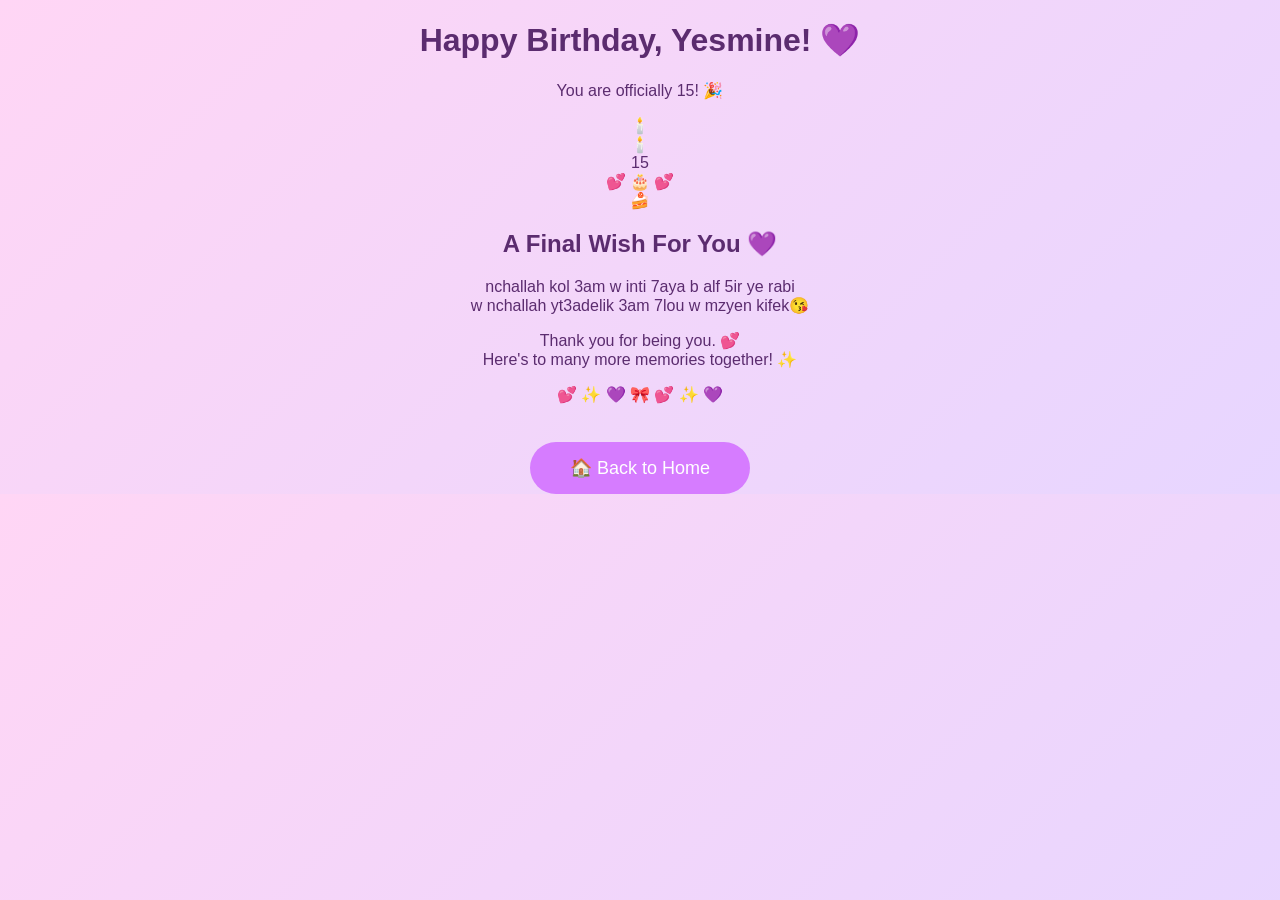
==== finally.html @ 2ba79b5e "Create finally.html for birthday celebration" ====
<!DOCTYPE html>
<html lang="en">

<head>

    <meta charset="UTF-8">

    <meta name="viewport"
          content="width=device-width, initial-scale=1.0">

    <title>Finally... 🎂</title>

    <link rel="stylesheet" href="style.css">

</head>


<body class="final-page">

    <div class="final-container">

        <h1 class="birthday-title">
            Happy Birthday, Yesmine! 💜
        </h1>


        <p class="subtitle">
            You are officially 15! 🎉
        </p>


        <!-- 🎂 BIRTHDAY CAKE -->

        <div class="cake">

            <div class="candle candle1">
                🕯️
            </div>

            <div class="candle candle2">
                🕯️
            </div>

            <div class="number">
                15
            </div>

            <div class="cake-top">
                💕 🎂 💕
            </div>

            <div class="cake-body">
                🍰
            </div>

        </div>


        <!-- 💌 FINAL WISH -->

        <div class="wish-card">

            <h2>
                A Final Wish For You 💜
            </h2>

            <p>
                nchallah kol 3am w inti 7aya b alf 5ir ye rabi
                <br>
                w nchallah yt3adelik 3am 7lou w mzyen kifek😘
            </p>

        </div>


        <p class="ending">
            Thank you for being you. 💕
            <br>
            Here's to many more memories together! ✨
        </p>


        <div class="hearts">
            💕 ✨ 💜 🎀 💕 ✨ 💜
        </div>


        <br>


        <a href="index.html">

            <button>
                🏠 Back to Home
            </button>

        </a>

    </div>


</body>

</html>
---- style.css ----
body{
    margin:0;
    padding:0;
    font-family:Arial, sans-serif;
    background:linear-gradient(135deg,#ffd6f5,#e7d6ff);
    text-align:center;
    color:#5b2c6f;
}

#lockScreen{
    display:flex;
    flex-direction:column;
    justify-content:center;
    align-items:center;
    height:100vh;
}

#lockScreen h1{
    font-size:42px;
}

input{
    width:250px;
    padding:15px;
    border:none;
    border-radius:30px;
    margin-top:20px;
    font-size:18px;
    text-align:center;
}

button{
    margin-top:20px;
    padding:15px 40px;
    border:none;
    border-radius:30px;
    background:#d67cff;
    color:white;
    font-size:18px;
    cursor:pointer;
}

button:hover{
    background:#be5eff;
}

.hint{
    margin-top:20px;
    opacity:0.7;
}

#website{
    display:none;
    padding:30px;
}

.intro{
    font-size:22px;
    max-width:700px;
    margin:auto;
    line-height:1.8;
}

.gallery{
    display:flex;
    justify-content:center;
    flex-wrap:wrap;
    gap:20px;
    margin-top:30px;
}

.gallery img{
    width:220px;
    height:220px;
    object-fit:cover;
    border-radius:20px;
    box-shadow:0 10px 25px rgba(0,0,0,.15);
}

.letter{
    margin:50px auto;
    max-width:700px;
    background:white;
    padding:30px;
    border-radius:20px;
    line-height:1.8;
    box-shadow:0 10px 25px rgba(0,0,0,.1);
  }
/* 💌 LETTER CARDS */

.card-container {

    display: flex;

    justify-content: center;

    align-items: center;

    flex-wrap: wrap;

    gap: 30px;

    max-width: 1000px;

    margin: 50px auto;

}


.flip-card {

    width: 280px;

    height: 360px;

    perspective: 1000px;

    cursor: pointer;

}


.flip-card-inner {

    position: relative;

    width: 100%;

    height: 100%;

    transition: transform 0.8s;

    transform-style: preserve-3d;

}


.flip-card.flipped
.flip-card-inner {

    transform: rotateY(180deg);

}


.flip-card-front,
.flip-card-back {

    position: absolute;

    width: 100%;

    height: 100%;

    backface-visibility: hidden;

    border-radius: 25px;

    display: flex;

    flex-direction: column;

    justify-content: center;

    align-items: center;

    padding: 25px;

    box-sizing: border-box;

    box-shadow:
        0 15px 35px
        rgba(100, 50, 120, 0.2);

}


.flip-card-front {

    background:
        linear-gradient(
            135deg,
            #ffd6ec,
            #e4d4ff
        );

}


.flip-card-back {

    background: white;

    transform: rotateY(180deg);

}


.flip-card-front h2 {

    margin-top: 20px;

}


.flip-card-back h2 {

    color: #8b55a8;

}


.flip-card-back p {

    line-height: 1.8;

}


@media (max-width: 600px) {

    .flip-card {

        width: 260px;

        height: 340px;

    }

}
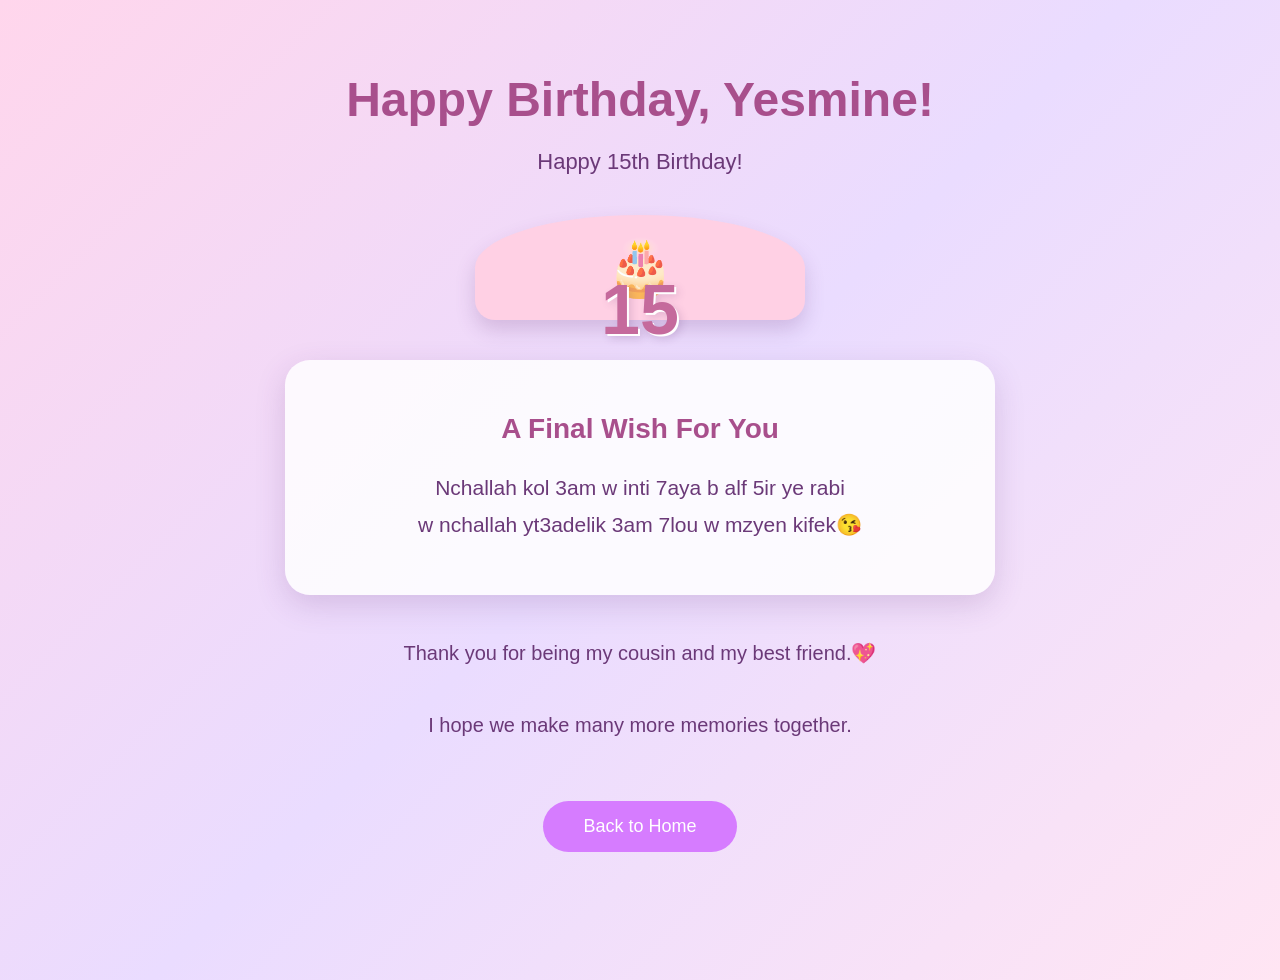
==== commit 81219fbb: "Update birthday message and content in finally.html" ====
--- a/finally.html
+++ b/finally.html
@@ -8,64 +8,50 @@
     <meta name="viewport"
           content="width=device-width, initial-scale=1.0">
 
-    <title>Finally... 🎂</title>
+    <title>Happy Birthday Yesmine</title>
 
     <link rel="stylesheet" href="style.css">
 
 </head>
-
 
 <body class="final-page">
 
     <div class="final-container">
 
         <h1 class="birthday-title">
-            Happy Birthday, Yesmine! 💜
+            Happy Birthday, Yesmine!
         </h1>
 
-
         <p class="subtitle">
-            You are officially 15! 🎉
+            Happy 15th Birthday!
         </p>
 
 
-        <!-- 🎂 BIRTHDAY CAKE -->
+        <!-- 🎂 JUST THE CAKE -->
 
         <div class="cake">
-
-            <div class="candle candle1">
-                🕯️
-            </div>
-
-            <div class="candle candle2">
-                🕯️
-            </div>
 
             <div class="number">
                 15
             </div>
 
             <div class="cake-top">
-                💕 🎂 💕
-            </div>
-
-            <div class="cake-body">
-                🍰
+                🎂
             </div>
 
         </div>
 
 
-        <!-- 💌 FINAL WISH -->
+        <!-- YOUR FINAL MESSAGE -->
 
         <div class="wish-card">
 
             <h2>
-                A Final Wish For You 💜
+                A Final Wish For You
             </h2>
 
             <p>
-                nchallah kol 3am w inti 7aya b alf 5ir ye rabi
+                Nchallah kol 3am w inti 7aya b alf 5ir ye rabi
                 <br>
                 w nchallah yt3adelik 3am 7lou w mzyen kifek😘
             </p>
@@ -74,31 +60,25 @@
 
 
         <p class="ending">
-            Thank you for being you. 💕
-            <br>
-            Here's to many more memories together! ✨
+            Thank you for being my cousin
+            and my best friend.💖
+            <br><br>
+            I hope we make many more memories together.
         </p>
-
-
-        <div class="hearts">
-            💕 ✨ 💜 🎀 💕 ✨ 💜
-        </div>
 
 
         <br>
 
-
         <a href="index.html">
 
             <button>
-                🏠 Back to Home
+                Back to Home
             </button>
 
         </a>
 
     </div>
 
-
 </body>
 
 </html>
--- a/style.css
+++ b/style.css
@@ -228,3 +228,239 @@
     }
 
 }
+/* 🎂 FINAL BIRTHDAY PAGE */
+
+.final-page {
+
+    margin: 0;
+
+    min-height: 100vh;
+
+    background:
+        linear-gradient(
+            135deg,
+            #ffd6ec,
+            #eadcff,
+            #ffe5f3
+        );
+
+    text-align: center;
+
+    color: #6b3978;
+
+    padding: 40px 20px;
+
+}
+
+
+.final-container {
+
+    max-width: 800px;
+
+    margin: auto;
+
+}
+
+
+.birthday-title {
+
+    font-size: 48px;
+
+    margin-bottom: 10px;
+
+    color: #a84f8c;
+
+}
+
+
+.subtitle {
+
+    font-size: 22px;
+
+    margin-bottom: 30px;
+
+}
+
+
+/* 🎂 CAKE */
+
+.cake {
+
+    position: relative;
+
+    width: 330px;
+
+    margin: 40px auto;
+
+}
+
+
+.cake-top {
+
+    font-size: 55px;
+
+    background: #ffd0e4;
+
+    border-radius: 50% 50% 20px 20px;
+
+    padding: 20px;
+
+    box-shadow:
+        0 10px 20px
+        rgba(100, 50, 120, 0.2);
+
+}
+
+
+.cake-body {
+
+    font-size: 170px;
+
+    line-height: 1;
+
+    margin-top: -10px;
+
+}
+
+
+.number {
+
+    position: absolute;
+
+    top: 55px;
+
+    left: 50%;
+
+    transform: translateX(-50%);
+
+    font-size: 70px;
+
+    font-weight: bold;
+
+    color: #c56a9c;
+
+    text-shadow:
+        2px 2px 0 white,
+        4px 4px 8px rgba(100,50,120,0.2);
+
+}
+
+
+.candle {
+
+    position: absolute;
+
+    top: -20px;
+
+    font-size: 40px;
+
+}
+
+
+.candle1 {
+
+    left: 90px;
+
+}
+
+
+.candle2 {
+
+    right: 90px;
+
+}
+
+
+/* 💌 WISH CARD */
+
+.wish-card {
+
+    background: rgba(255,255,255,0.85);
+
+    max-width: 650px;
+
+    margin: 40px auto;
+
+    padding: 30px;
+
+    border-radius: 25px;
+
+    box-shadow:
+        0 10px 30px
+        rgba(100,50,120,0.18);
+
+}
+
+
+.wish-card h2 {
+
+    color: #a84f8c;
+
+    font-size: 28px;
+
+}
+
+
+.wish-card p {
+
+    font-size: 21px;
+
+    line-height: 1.8;
+
+}
+
+
+.ending {
+
+    font-size: 20px;
+
+    line-height: 1.8;
+
+}
+
+
+.hearts {
+
+    font-size: 30px;
+
+    margin: 25px;
+
+}
+
+
+/* 📱 PHONE */
+
+@media (max-width: 600px) {
+
+    .birthday-title {
+
+        font-size: 36px;
+
+    }
+
+    .cake {
+
+        width: 280px;
+
+    }
+
+    .cake-body {
+
+        font-size: 140px;
+
+    }
+
+    .number {
+
+        font-size: 60px;
+
+    }
+
+    .wish-card p {
+
+        font-size: 18px;
+
+    }
+
+}
+
